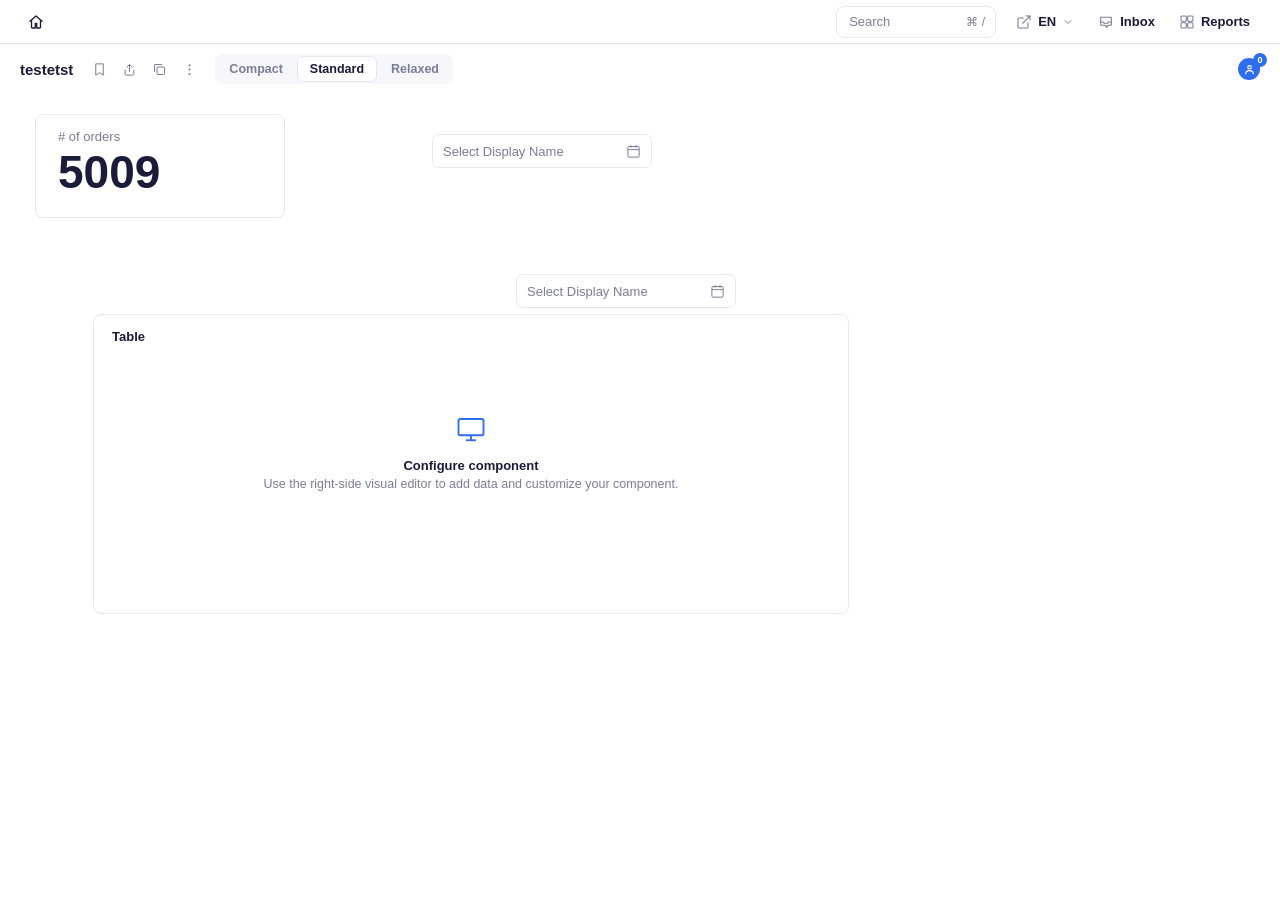
==== asset-view.html @ a7b81aa7 "Add Apps portal decoupling click-through prototype" ====
<!DOCTYPE html>
<html lang="en">
<head>
<meta charset="UTF-8" />
<meta name="viewport" content="width=device-width, initial-scale=1.0" />
<title>testetst — Apps</title>
<link rel="stylesheet" href="styles.css" />
</head>
<body>

<div class="av-page">

  <header class="av-topbar">
    <div class="av-topbar-left">
      <a class="av-home-btn" href="apps.html" title="Home">
        <svg viewBox="0 0 24 24" fill="none" stroke="currentColor" stroke-width="1.8" stroke-linecap="round" stroke-linejoin="round"><path d="M4 11l8-7 8 7"/><path d="M6 10v9a1 1 0 0 0 1 1h4v-6h2v6h4a1 1 0 0 0 1-1v-9"/></svg>
      </a>
    </div>
    <div class="av-topbar-right">
      <div class="header-search-box">
        <input type="text" placeholder="Search" />
        <span class="header-search-shortcut">⌘ /</span>
      </div>

      <button class="av-lang-btn">
        <svg viewBox="0 0 24 24" fill="none" stroke="currentColor" stroke-width="1.6" stroke-linecap="round" stroke-linejoin="round"><path d="M18 13v6a2 2 0 0 1-2 2H5a2 2 0 0 1-2-2V8a2 2 0 0 1 2-2h6"/><path d="M15 3h6v6"/><path d="M10 14L21 3"/></svg>
        <span>EN</span>
        <svg class="av-chevron" viewBox="0 0 24 24" fill="none" stroke="currentColor" stroke-width="2" stroke-linecap="round" stroke-linejoin="round"><path d="M6 9l6 6 6-6"/></svg>
      </button>

      <button class="av-nav-link">
        <svg viewBox="0 0 24 24" fill="none" stroke="currentColor" stroke-width="1.6" stroke-linecap="round" stroke-linejoin="round"><path d="M4 5h16v11a1 1 0 0 1-1 1h-4l-2 3-2-3H5a1 1 0 0 1-1-1V5z"/><path d="M4 12h4l1.5 2h5L15.5 12H20"/></svg>
        <span>Inbox</span>
      </button>

      <button class="av-nav-link">
        <svg viewBox="0 0 24 24" fill="none" stroke="currentColor" stroke-width="1.6" stroke-linejoin="round"><rect x="3" y="3" width="8" height="8" rx="1.5"/><rect x="13" y="3" width="8" height="8" rx="1.5"/><rect x="3" y="13" width="8" height="8" rx="1.5"/><rect x="13" y="13" width="8" height="8" rx="1.5"/></svg>
        <span>Reports</span>
      </button>
    </div>
  </header>

  <div class="av-asset-header">
    <span class="av-asset-title">testetst</span>

    <div class="av-asset-icons">
      <button class="asset-header-icon-btn" title="Bookmark">
        <svg viewBox="0 0 24 24" fill="none" stroke="currentColor" stroke-width="1.6" stroke-linejoin="round"><path d="M6 3h12v18l-6-4-6 4V3z"/></svg>
      </button>
      <button class="asset-header-icon-btn" title="Export">
        <svg viewBox="0 0 24 24" fill="none" stroke="currentColor" stroke-width="1.6" stroke-linecap="round" stroke-linejoin="round"><path d="M12 15V4"/><path d="M8 8l4-4 4 4"/><path d="M5 13v6a2 2 0 0 0 2 2h10a2 2 0 0 0 2-2v-6"/></svg>
      </button>
      <button class="asset-header-icon-btn" title="Duplicate">
        <svg viewBox="0 0 24 24" fill="none" stroke="currentColor" stroke-width="1.6" stroke-linejoin="round"><rect x="8" y="8" width="12" height="12" rx="1.5"/><path d="M4 16V5a1 1 0 0 1 1-1h11"/></svg>
      </button>
      <button class="asset-header-icon-btn" title="More">
        <svg viewBox="0 0 24 24" fill="currentColor"><circle cx="12" cy="5" r="1.6"/><circle cx="12" cy="12" r="1.6"/><circle cx="12" cy="19" r="1.6"/></svg>
      </button>
    </div>

    <div class="segmented-control">
      <span class="segmented-option">Compact</span>
      <span class="segmented-option active">Standard</span>
      <span class="segmented-option">Relaxed</span>
    </div>

    <div class="av-header-spacer"></div>

    <div class="badge-wrap" title="Collaborators">
      <div class="av-collab-avatar">
        <svg viewBox="0 0 24 24" fill="none" stroke="currentColor" stroke-width="2" stroke-linecap="round" stroke-linejoin="round"><circle cx="12" cy="8" r="3.2"/><path d="M5 20c0-3.3 3.1-6 7-6s7 2.7 7 6"/></svg>
      </div>
      <span class="badge-count">0</span>
    </div>
  </div>

  <div class="av-canvas">
    <div class="av-canvas-inner">

      <div class="av-metric-card">
        <div class="av-metric-label"># of orders</div>
        <div class="av-metric-value">5009</div>
      </div>

      <div class="av-filter-input av-filter-1">
        <span>Select Display Name</span>
        <svg viewBox="0 0 24 24" fill="none" stroke="currentColor" stroke-width="1.6" stroke-linejoin="round"><rect x="3" y="4" width="18" height="17" rx="2"/><line x1="3" y1="9" x2="21" y2="9"/><line x1="8" y1="2" x2="8" y2="6"/><line x1="16" y1="2" x2="16" y2="6"/></svg>
      </div>

      <div class="av-filter-input av-filter-2">
        <span>Select Display Name</span>
        <svg viewBox="0 0 24 24" fill="none" stroke="currentColor" stroke-width="1.6" stroke-linejoin="round"><rect x="3" y="4" width="18" height="17" rx="2"/><line x1="3" y1="9" x2="21" y2="9"/><line x1="8" y1="2" x2="8" y2="6"/><line x1="16" y1="2" x2="16" y2="6"/></svg>
      </div>

      <div class="av-table-panel">
        <div class="av-table-panel-title">Table</div>
        <div class="av-table-empty">
          <svg class="av-table-empty-icon" viewBox="0 0 24 24" fill="none" stroke="currentColor" stroke-width="1.5" stroke-linejoin="round"><rect x="2" y="4" width="20" height="13" rx="1.5"/><line x1="8" y1="21" x2="16" y2="21"/><line x1="12" y1="17" x2="12" y2="21"/></svg>
          <div class="av-table-empty-title">Configure component</div>
          <div class="av-table-empty-sub">Use the right-side visual editor to add data and customize your component.</div>
        </div>
      </div>

    </div>
  </div>

</div>

</body>
</html>
---- styles.css ----
/* Shared design tokens + L0 sidebar styles for the Apps/Builder prototype */

:root {
  --font: -apple-system, BlinkMacSystemFont, "Inter", "Segoe UI", Roboto, Helvetica, Arial, sans-serif;

  --sidebar-bg: #f6f6fb;
  --content-bg: #ffffff;
  --border-color: #e6e6f0;

  --text-primary: #1b1b3a;
  --text-secondary: #7a7d96;

  --hover-bg: #d9d9e3;
  --active-bg: #cfe1fb;

  --search-bg: #ffffff;
  --search-border: #e2e2ee;
  --shortcut-bg: #eceef3;
  --shortcut-text: #6e7191;

  --avatar-bg: #cdd6fb;
  --avatar-text: #33367a;

  --accent-blue: #2f6fed;

  --sidebar-width: 280px;
  --sidebar-width-collapsed: 68px;
  --ide-sidebar-width: 200px;
}

* {
  box-sizing: border-box;
}

html, body {
  margin: 0;
  padding: 0;
  height: 100%;
  font-family: var(--font);
  color: var(--text-primary);
  -webkit-font-smoothing: antialiased;
}

.app-shell {
  display: flex;
  height: 100vh;
  overflow: hidden;
}

/* ---------- L0 Sidebar ---------- */

.l0-sidebar {
  width: var(--sidebar-width);
  flex-shrink: 0;
  background: var(--sidebar-bg);
  border-right: 1px solid var(--border-color);
  display: flex;
  flex-direction: column;
  transition: width 0.15s ease;
}

.l0-sidebar.collapsed {
  width: var(--sidebar-width-collapsed);
}

.l0-header {
  display: flex;
  align-items: center;
  justify-content: space-between;
  padding: 14px 16px 10px 16px;
  flex-shrink: 0;
}

.l0-workspace-switch {
  display: flex;
  align-items: center;
  gap: 8px;
  cursor: pointer;
  min-width: 0;
}

.l0-logo {
  width: 22px;
  height: 22px;
  flex-shrink: 0;
  color: var(--text-primary);
}

.l0-workspace-name {
  font-size: 15px;
  font-weight: 600;
  white-space: nowrap;
  overflow: hidden;
  text-overflow: ellipsis;
}

.l0-chevron {
  width: 14px;
  height: 14px;
  color: var(--text-secondary);
  flex-shrink: 0;
}

.l0-collapse-btn {
  width: 28px;
  height: 28px;
  border-radius: 6px;
  display: flex;
  align-items: center;
  justify-content: center;
  color: var(--text-secondary);
  cursor: pointer;
  border: 1px solid transparent;
  background: transparent;
  flex-shrink: 0;
}

.l0-collapse-btn:hover {
  background: var(--hover-bg);
  border-color: var(--border-color);
  color: var(--text-primary);
}

.l0-collapse-btn svg {
  width: 18px;
  height: 18px;
}

/* Generic tooltip, shown on hover of any [data-tooltip] element (mirrors product tooltip style) */
[data-tooltip] {
  position: relative;
}

[data-tooltip]::after {
  content: attr(data-tooltip);
  position: absolute;
  left: calc(100% + 12px);
  top: 50%;
  transform: translateY(-50%);
  background: #ffffff;
  border: 1px solid var(--border-color);
  border-radius: 8px;
  padding: 7px 12px;
  font-size: 13px;
  font-weight: 600;
  color: var(--text-primary);
  white-space: nowrap;
  box-shadow: 0 4px 12px rgba(20, 20, 50, 0.12);
  opacity: 0;
  pointer-events: none;
  transition: opacity 0.1s ease;
  z-index: 20;
}

[data-tooltip]::before {
  content: "";
  position: absolute;
  left: 100%;
  top: 50%;
  margin-left: 4px;
  width: 8px;
  height: 8px;
  background: #ffffff;
  border-left: 1px solid var(--border-color);
  border-bottom: 1px solid var(--border-color);
  transform: translateY(-50%) rotate(135deg);
  opacity: 0;
  transition: opacity 0.1s ease;
  z-index: 21;
}

[data-tooltip]:hover::after,
[data-tooltip]:hover::before {
  opacity: 1;
}

/* Nav item tooltips only make sense when collapsed (icon-only) — label is visible otherwise */
.l0-sidebar:not(.collapsed) .l0-nav-item::after,
.l0-sidebar:not(.collapsed) .l0-nav-item::before {
  content: none;
}

.l0-sidebar.collapsed .l0-workspace-name,
.l0-sidebar.collapsed .l0-chevron,
.l0-sidebar.collapsed .l0-nav-label,
.l0-sidebar.collapsed .l0-starred-label,
.l0-sidebar.collapsed .l0-profile-info {
  display: none;
}

.l0-sidebar.collapsed .l0-header {
  justify-content: center;
}

/* Collapsed search: icon-only, acts as a button that re-expands the sidebar */
.l0-sidebar.collapsed .l0-search {
  margin: 4px 12px 12px 12px;
}

.l0-sidebar.collapsed .l0-search-inner {
  background: transparent;
  border-color: transparent;
  padding: 9px 10px;
  justify-content: center;
}

.l0-sidebar.collapsed .l0-search-inner:hover {
  background: var(--hover-bg);
}

.l0-sidebar.collapsed .l0-search-inner input,
.l0-sidebar.collapsed .l0-search-inner .l0-shortcut {
  display: none;
}

/* Search */

.l0-search {
  margin: 4px 16px 12px 16px;
  flex-shrink: 0;
}

.l0-search-inner {
  display: flex;
  align-items: center;
  gap: 8px;
  background: var(--search-bg);
  border: 1px solid var(--search-border);
  border-radius: 8px;
  padding: 8px 10px;
}

.l0-search-icon {
  width: 16px;
  height: 16px;
  color: var(--text-secondary);
  flex-shrink: 0;
}

.l0-search-inner input {
  border: none;
  outline: none;
  background: transparent;
  font-size: 13.5px;
  font-family: var(--font);
  color: var(--text-primary);
  flex: 1;
  min-width: 0;
}

.l0-search-inner input::placeholder {
  color: var(--text-secondary);
}

.l0-shortcut {
  display: flex;
  align-items: center;
  gap: 2px;
  background: var(--shortcut-bg);
  color: var(--shortcut-text);
  font-size: 11px;
  font-weight: 600;
  padding: 2px 6px;
  border-radius: 5px;
  flex-shrink: 0;
}

/* Nav list */

.l0-nav {
  display: flex;
  flex-direction: column;
  gap: 2px;
  padding: 0 12px;
  flex-shrink: 0;
}

.l0-nav-item {
  display: flex;
  align-items: center;
  gap: 10px;
  padding: 9px 10px;
  border-radius: 8px;
  cursor: pointer;
  color: var(--text-primary);
  text-decoration: none;
  font-size: 14.5px;
  font-weight: 500;
}

.l0-sidebar.collapsed .l0-nav-item {
  justify-content: center;
}

.l0-nav-item:hover {
  background: var(--hover-bg);
}

.l0-nav-item.active {
  background: var(--active-bg);
}

.l0-nav-item.active:hover {
  background: var(--active-bg);
}

.l0-nav-icon {
  width: 19px;
  height: 19px;
  flex-shrink: 0;
}

.l0-nav-label {
  white-space: nowrap;
  overflow: hidden;
  text-overflow: ellipsis;
}

.l0-divider {
  height: 1px;
  background: var(--border-color);
  margin: 10px 16px;
  flex-shrink: 0;
}

/* Starred section */

.l0-starred {
  padding: 4px 22px;
  flex-shrink: 0;
}

.l0-starred-label {
  font-size: 12.5px;
  font-weight: 600;
  color: var(--text-secondary);
}

/* Scrollable middle area (for future long lists) */

.l0-scroll-area {
  flex: 1;
  overflow-y: auto;
}

.l0-scroll-area::-webkit-scrollbar {
  width: 6px;
}

.l0-scroll-area::-webkit-scrollbar-thumb {
  background: var(--border-color);
  border-radius: 3px;
}

/* Profile footer */

.l0-footer {
  flex-shrink: 0;
  padding: 12px 16px;
  display: flex;
  align-items: center;
  gap: 10px;
  cursor: pointer;
}

.l0-footer:hover {
  background: var(--hover-bg);
}

.l0-avatar {
  width: 32px;
  height: 32px;
  border-radius: 50%;
  background: var(--avatar-bg);
  color: var(--avatar-text);
  display: flex;
  align-items: center;
  justify-content: center;
  font-size: 13px;
  font-weight: 700;
  flex-shrink: 0;
}

.l0-profile-info {
  display: flex;
  flex-direction: column;
  min-width: 0;
  line-height: 1.3;
}

.l0-profile-name {
  font-size: 13.5px;
  font-weight: 600;
  color: var(--text-primary);
  white-space: nowrap;
  overflow: hidden;
  text-overflow: ellipsis;
}

.l0-profile-role {
  font-size: 12px;
  color: var(--text-secondary);
}

/* ---------- Main content placeholder ---------- */

.main-content {
  flex: 1;
  background: var(--content-bg);
  display: flex;
  flex-direction: column;
  min-width: 0;
}

.main-header {
  display: flex;
  align-items: center;
  justify-content: space-between;
  gap: 16px;
  padding: 10px 20px;
  background: var(--content-bg);
  flex-shrink: 0;
}

.header-right {
  display: flex;
  align-items: center;
  gap: 8px;
}

/* Shared bordered "pill" look: label chip, buttons, search box */
.header-pill,
.hbtn,
.header-search-box {
  height: 32px;
  border: 1px solid var(--border-color);
  border-radius: 8px;
  background: var(--search-bg);
}

.header-pill {
  display: inline-flex;
  align-items: center;
  gap: 6px;
  padding: 0 12px;
  font-size: 13.5px;
  font-weight: 600;
  color: var(--text-primary);
  white-space: nowrap;
}

.breadcrumb-root {
  cursor: pointer;
}

.breadcrumb-root:hover {
  color: var(--text-secondary);
}

.breadcrumb-sep {
  width: 13px;
  height: 13px;
  color: var(--text-secondary);
  flex-shrink: 0;
}

.breadcrumb-current {
  display: inline-flex;
  align-items: center;
  gap: 6px;
  cursor: pointer;
}

.breadcrumb-current svg.breadcrumb-icon {
  width: 16px;
  height: 16px;
  color: var(--text-secondary);
  flex-shrink: 0;
}

.breadcrumb-chevron {
  width: 13px;
  height: 13px;
  color: var(--text-secondary);
  flex-shrink: 0;
}

.hbtn {
  display: inline-flex;
  align-items: center;
  gap: 6px;
  padding: 0 12px;
  font-size: 13px;
  font-weight: 600;
  color: var(--text-primary);
  text-decoration: none;
  cursor: pointer;
  white-space: nowrap;
}

.hbtn:hover {
  background: var(--hover-bg);
}

.hbtn svg {
  width: 15px;
  height: 15px;
  flex-shrink: 0;
}

.header-search-box {
  display: flex;
  align-items: center;
  padding: 0 10px;
  width: 200px;
  gap: 8px;
}

.header-search-box input {
  border: none;
  outline: none;
  background: transparent;
  font-family: var(--font);
  font-size: 13px;
  color: var(--text-primary);
  flex: 1;
  min-width: 0;
}

.header-search-box input::placeholder {
  color: var(--text-secondary);
}

.header-search-shortcut {
  font-size: 12px;
  color: var(--text-secondary);
  flex-shrink: 0;
}

.hicon-btn {
  width: 32px;
  height: 32px;
  border-radius: 8px;
  border: none;
  background: transparent;
  color: var(--text-primary);
  display: flex;
  align-items: center;
  justify-content: center;
  cursor: pointer;
  flex-shrink: 0;
}

.hicon-btn:hover {
  background: var(--hover-bg);
}

.hicon-btn svg {
  width: 17px;
  height: 17px;
}

.main-body {
  flex: 1;
  overflow-y: auto;
  display: flex;
  flex-direction: column;
}

/* ---------- Toolbar (above data table) ---------- */

.toolbar {
  display: flex;
  align-items: center;
  justify-content: space-between;
  padding: 14px 20px;
  flex-shrink: 0;
}

.toolbar-left {
  display: flex;
  align-items: center;
  gap: 8px;
}

.toolbar-title {
  font-size: 14px;
  font-weight: 700;
  color: var(--text-primary);
  margin-right: 4px;
  white-space: nowrap;
}

.chip-btn {
  display: inline-flex;
  align-items: center;
  gap: 5px;
  border: none;
  border-radius: 6px;
  padding: 5px 10px;
  font-size: 12.5px;
  font-weight: 600;
  cursor: pointer;
  white-space: nowrap;
}

.chip-btn svg {
  width: 13px;
  height: 13px;
}

.chip-btn.chip-active {
  background: var(--text-primary);
  color: #ffffff;
}

.chip-btn.chip-inactive {
  background: transparent;
  color: var(--text-secondary);
}

.chip-btn.chip-inactive:hover {
  background: var(--hover-bg);
  color: var(--text-primary);
}

.view-toggle {
  display: flex;
  align-items: center;
  gap: 2px;
}

.view-toggle-btn {
  width: 30px;
  height: 30px;
  border: none;
  background: transparent;
  border-radius: 6px;
  display: flex;
  align-items: center;
  justify-content: center;
  color: var(--text-secondary);
  cursor: pointer;
}

.view-toggle-btn svg {
  width: 17px;
  height: 17px;
}

.view-toggle-btn:hover {
  background: var(--hover-bg);
}

.view-toggle-btn.active {
  background: var(--hover-bg);
  color: var(--text-primary);
}

/* ---------- Data table ---------- */

.data-table {
  width: 100%;
  table-layout: fixed;
  border-collapse: collapse;
}

.data-table th {
  text-align: left;
  font-size: 12.5px;
  font-weight: 700;
  color: var(--text-primary);
  padding: 8px 20px;
  border-bottom: 1px solid var(--border-color);
  white-space: nowrap;
  overflow: hidden;
  text-overflow: ellipsis;
}

.data-table td {
  padding: 9px 20px;
  font-size: 13px;
  color: var(--text-primary);
  border-bottom: 1px solid var(--border-color);
  vertical-align: middle;
  overflow: hidden;
}

.data-table tbody tr {
  cursor: pointer;
}

.data-table tbody tr:hover {
  background: var(--sidebar-bg);
}

.space-detail-view {
  padding: 40px 20px;
}

.space-detail-empty {
  font-size: 13.5px;
  color: var(--text-secondary);
}

.col-name {
  width: 32%;
}

.col-description {
  width: 26%;
  color: var(--text-secondary);
}

.col-packages {
  width: 14%;
}

.col-perspectives {
  width: 22%;
}

.col-actions {
  width: 40px;
  text-align: right;
}

.name-cell {
  display: flex;
  align-items: center;
  gap: 8px;
  min-width: 0;
}

.name-cell svg {
  width: 18px;
  height: 18px;
  color: var(--text-secondary);
  flex-shrink: 0;
}

.name-cell .expand-chevron {
  width: 13px;
  height: 13px;
  margin-right: -2px;
}

.name-cell span {
  overflow: hidden;
  text-overflow: ellipsis;
  white-space: nowrap;
}

.desc-cell {
  color: var(--text-secondary);
  overflow: hidden;
  text-overflow: ellipsis;
  white-space: nowrap;
}

.perspective-chip {
  display: inline-flex;
  align-items: center;
  gap: 4px;
  background: var(--sidebar-bg);
  border-radius: 6px;
  padding: 3px 8px;
  font-size: 12px;
  font-weight: 500;
  color: var(--text-primary);
  max-width: 150px;
}

.perspective-chip svg {
  width: 12px;
  height: 12px;
  flex-shrink: 0;
  color: var(--text-secondary);
}

.perspective-chip span {
  overflow: hidden;
  text-overflow: ellipsis;
  white-space: nowrap;
}

.perspective-more {
  display: inline-flex;
  align-items: center;
  margin-left: 4px;
  background: var(--sidebar-bg);
  border-radius: 6px;
  padding: 3px 7px;
  font-size: 12px;
  font-weight: 600;
  color: var(--text-secondary);
}

.row-more-btn {
  width: 26px;
  height: 26px;
  border: none;
  background: transparent;
  border-radius: 6px;
  color: var(--text-secondary);
  display: inline-flex;
  align-items: center;
  justify-content: center;
  cursor: pointer;
}

.row-more-btn:hover {
  background: var(--hover-bg);
  color: var(--text-primary);
}

.row-more-btn svg {
  width: 15px;
  height: 15px;
}

/* ================================================================
   IDE / Asset Editor screen (ide.html)
   ================================================================ */

.ide-shell {
  flex: 1;
  min-width: 0;
  display: flex;
  flex-direction: column;
  height: 100%;
  overflow: hidden;
}

/* ---------- Top bar: breadcrumb + global actions ---------- */

.ide-topbar {
  flex-shrink: 0;
  height: 44px;
  display: flex;
  align-items: center;
  justify-content: space-between;
  gap: 16px;
  padding: 0 16px;
  border-bottom: 1px solid var(--border-color);
  background: var(--content-bg);
}

.ide-breadcrumb {
  display: flex;
  align-items: center;
  gap: 6px;
  font-size: 13px;
  font-weight: 600;
  color: var(--text-primary);
  min-width: 0;
  overflow: hidden;
}

.ide-crumb {
  display: flex;
  align-items: center;
  gap: 5px;
  white-space: nowrap;
  cursor: pointer;
}

.ide-crumb.static {
  cursor: default;
}

.ide-crumb:hover {
  color: var(--text-secondary);
}

.ide-crumb svg.crumb-icon {
  width: 15px;
  height: 15px;
  color: var(--text-secondary);
  flex-shrink: 0;
}

.ide-crumb svg.crumb-chevron {
  width: 12px;
  height: 12px;
  color: var(--text-secondary);
  flex-shrink: 0;
}

.ide-crumb-sep {
  width: 12px;
  height: 12px;
  color: var(--text-secondary);
  flex-shrink: 0;
}

.ide-favorite-btn {
  width: 26px;
  height: 26px;
  border: none;
  background: transparent;
  border-radius: 6px;
  color: var(--text-secondary);
  display: flex;
  align-items: center;
  justify-content: center;
  cursor: pointer;
  flex-shrink: 0;
  margin-left: 2px;
}

.ide-favorite-btn:hover {
  background: var(--hover-bg);
  color: var(--text-primary);
}

.ide-favorite-btn svg {
  width: 15px;
  height: 15px;
}

.ide-topbar-right {
  display: flex;
  align-items: center;
  gap: 8px;
  flex-shrink: 0;
}

.ide-topbar-right .header-search-box {
  width: 150px;
}

.status-pill {
  display: inline-flex;
  align-items: center;
  gap: 6px;
  height: 32px;
  border: 1px solid var(--border-color);
  border-radius: 8px;
  padding: 0 10px;
  font-size: 13px;
  font-weight: 600;
  color: var(--text-primary);
  cursor: pointer;
  white-space: nowrap;
}

.status-pill:hover {
  background: var(--hover-bg);
}

.status-dot {
  width: 8px;
  height: 8px;
  border-radius: 50%;
  background: var(--accent-blue);
  flex-shrink: 0;
}

.status-pill svg {
  width: 12px;
  height: 12px;
  color: var(--text-secondary);
  flex-shrink: 0;
}

.count-btn {
  display: inline-flex;
  align-items: center;
  gap: 5px;
  height: 32px;
  border: none;
  background: transparent;
  border-radius: 8px;
  padding: 0 8px;
  font-size: 12.5px;
  font-weight: 600;
  color: var(--text-secondary);
  cursor: pointer;
}

.count-btn:hover {
  background: var(--hover-bg);
}

.count-btn svg {
  width: 16px;
  height: 16px;
}

.btn-primary {
  height: 32px;
  border: none;
  border-radius: 8px;
  padding: 0 16px;
  background: var(--text-primary);
  color: #ffffff;
  font-family: var(--font);
  font-size: 13px;
  font-weight: 600;
  cursor: pointer;
}

.btn-primary:hover {
  opacity: 0.88;
}

/* ---------- Tab bar (below topbar) ---------- */

.ide-tabbar {
  flex-shrink: 0;
  height: 40px;
  display: flex;
  align-items: stretch;
  border-bottom: 1px solid var(--border-color);
  background: var(--content-bg);
}

.ide-tabbar-sidebar-slot {
  width: var(--ide-sidebar-width);
  flex-shrink: 0;
  display: flex;
  align-items: center;
  gap: 4px;
  padding: 0 10px;
  border-right: 1px solid var(--border-color);
}

.new-asset-btn {
  display: inline-flex;
  align-items: center;
  gap: 6px;
  border: none;
  background: transparent;
  border-radius: 6px;
  padding: 5px 8px 5px 4px;
  font-size: 12.5px;
  font-weight: 600;
  color: var(--text-primary);
  cursor: pointer;
  white-space: nowrap;
}

.new-asset-btn:hover {
  background: var(--hover-bg);
}

.new-asset-btn svg {
  width: 15px;
  height: 15px;
  flex-shrink: 0;
}

.tabbar-icon-btn {
  width: 26px;
  height: 26px;
  border: none;
  background: transparent;
  border-radius: 6px;
  color: var(--text-secondary);
  display: inline-flex;
  align-items: center;
  justify-content: center;
  cursor: pointer;
  flex-shrink: 0;
}

.tabbar-icon-btn:hover {
  background: var(--hover-bg);
  color: var(--text-primary);
}

.tabbar-icon-btn svg {
  width: 15px;
  height: 15px;
}

.ide-tabbar-main {
  flex: 1;
  display: flex;
  align-items: center;
  gap: 4px;
  padding: 0 8px;
  min-width: 0;
}

.asset-tab {
  display: inline-flex;
  align-items: center;
  gap: 6px;
  height: 28px;
  padding: 0 8px 0 10px;
  border-radius: 6px;
  font-size: 13px;
  font-weight: 500;
  color: var(--text-primary);
  background: var(--sidebar-bg);
  cursor: pointer;
  flex-shrink: 0;
}

.asset-tab svg.tab-icon {
  width: 15px;
  height: 15px;
  color: var(--text-secondary);
  flex-shrink: 0;
}

.asset-tab .tab-close {
  width: 16px;
  height: 16px;
  border-radius: 4px;
  display: inline-flex;
  align-items: center;
  justify-content: center;
  color: var(--text-secondary);
  flex-shrink: 0;
}

.asset-tab .tab-close:hover {
  background: var(--hover-bg);
  color: var(--text-primary);
}

.asset-tab .tab-close svg {
  width: 12px;
  height: 12px;
}

/* ---------- Body row: sidebar + main ---------- */

.ide-body-row {
  flex: 1;
  display: flex;
  min-height: 0;
  overflow: hidden;
}

.ide-sidebar {
  width: var(--ide-sidebar-width);
  flex-shrink: 0;
  background: var(--sidebar-bg);
  border-right: 1px solid var(--border-color);
  display: flex;
  flex-direction: column;
  overflow-y: auto;
  padding: 8px 0;
}

.ide-nav {
  display: flex;
  flex-direction: column;
  gap: 1px;
  padding: 0 8px;
}

.ide-nav-item {
  display: flex;
  align-items: center;
  gap: 8px;
  padding: 6px 8px;
  border-radius: 6px;
  font-size: 13px;
  font-weight: 500;
  color: var(--text-primary);
  text-decoration: none;
  cursor: pointer;
  white-space: nowrap;
}

.ide-nav-item:hover {
  background: var(--hover-bg);
}

.ide-nav-item svg {
  width: 16px;
  height: 16px;
  color: var(--text-secondary);
  flex-shrink: 0;
}

.ide-nav-item span {
  overflow: hidden;
  text-overflow: ellipsis;
  flex: 1;
  min-width: 0;
}

.ide-nav-item .row-chevron {
  width: 13px;
  height: 13px;
  color: var(--text-secondary);
  flex-shrink: 0;
}

.ide-section-label {
  font-size: 10.5px;
  font-weight: 700;
  letter-spacing: 0.04em;
  text-transform: uppercase;
  color: var(--text-secondary);
  padding: 14px 16px 6px 16px;
}

.ide-nav-children {
  display: flex;
  flex-direction: column;
  gap: 1px;
  padding: 0 8px;
}

.ide-nav-child {
  display: flex;
  align-items: center;
  gap: 8px;
  padding: 6px 8px 6px 30px;
  border-radius: 6px;
  font-size: 13px;
  font-weight: 500;
  color: var(--text-primary);
  cursor: pointer;
  border-left: 2px solid transparent;
  margin-left: 2px;
}

.ide-nav-child:hover {
  background: var(--hover-bg);
}

.ide-nav-child.active {
  background: var(--active-bg);
  border-left: 2px solid var(--accent-blue);
}

.ide-nav-child span {
  flex: 1;
  min-width: 0;
  overflow: hidden;
  text-overflow: ellipsis;
}

.ide-nav-child .row-more-btn {
  flex-shrink: 0;
}

.ide-sidebar-spacer {
  flex: 1;
}

.ide-sidebar-footer {
  border-top: 1px solid var(--border-color);
  padding: 8px 8px 4px 8px;
  display: flex;
  flex-direction: column;
  gap: 1px;
}

/* ---------- Main: asset body ---------- */

.ide-main {
  flex: 1;
  display: flex;
  flex-direction: column;
  min-width: 0;
  background: var(--content-bg);
  overflow: hidden;
}

.asset-header {
  flex-shrink: 0;
  display: flex;
  align-items: center;
  gap: 14px;
  padding: 12px 20px 10px 20px;
}

.asset-title {
  font-size: 15px;
  font-weight: 700;
  color: var(--text-primary);
  white-space: nowrap;
}

.asset-header-icons {
  display: flex;
  align-items: center;
  gap: 2px;
}

.asset-header-icon-btn {
  width: 28px;
  height: 28px;
  border: none;
  background: transparent;
  border-radius: 6px;
  color: var(--text-secondary);
  display: inline-flex;
  align-items: center;
  justify-content: center;
  cursor: pointer;
}

.asset-header-icon-btn:hover {
  background: var(--hover-bg);
  color: var(--text-primary);
}

.asset-header-icon-btn svg {
  width: 15px;
  height: 15px;
}

.asset-header-spacer {
  flex: 1;
}

.segmented-control {
  display: flex;
  align-items: center;
  gap: 2px;
  background: var(--sidebar-bg);
  border-radius: 8px;
  padding: 2px;
  flex-shrink: 0;
}

.segmented-option {
  padding: 5px 12px;
  font-size: 12.5px;
  font-weight: 600;
  color: var(--text-secondary);
  border-radius: 6px;
  cursor: pointer;
  white-space: nowrap;
}

.segmented-option.active {
  background: #ffffff;
  color: var(--text-primary);
  border: 1px solid var(--border-color);
}

.asset-header-trailing {
  display: flex;
  align-items: center;
  gap: 10px;
  flex-shrink: 0;
}

.percent-badge {
  width: 28px;
  height: 28px;
  border-radius: 50%;
  border: 2px solid var(--accent-blue);
  display: flex;
  align-items: center;
  justify-content: center;
  font-size: 7px;
  font-weight: 700;
  color: var(--text-primary);
  flex-shrink: 0;
}

.badge-wrap {
  position: relative;
  display: inline-flex;
  color: var(--text-secondary);
  cursor: pointer;
}

.badge-wrap svg {
  width: 18px;
  height: 18px;
}

.badge-count {
  position: absolute;
  top: -5px;
  right: -7px;
  background: var(--accent-blue);
  color: #ffffff;
  font-size: 9px;
  font-weight: 700;
  border-radius: 8px;
  padding: 0 4px;
  line-height: 14px;
  min-width: 14px;
  text-align: center;
}

.edit-btn {
  width: 26px;
  height: 26px;
  border: none;
  background: transparent;
  border-radius: 6px;
  color: var(--text-secondary);
  display: inline-flex;
  align-items: center;
  justify-content: center;
  cursor: pointer;
  flex-shrink: 0;
}

.edit-btn:hover {
  background: var(--hover-bg);
  color: var(--text-primary);
}

.edit-btn svg {
  width: 15px;
  height: 15px;
}

.asset-tabs {
  flex-shrink: 0;
  display: flex;
  align-items: center;
  gap: 20px;
  padding: 0 20px;
  border-bottom: 1px solid var(--border-color);
}

.asset-view-tab {
  padding: 9px 0;
  font-size: 13px;
  font-weight: 600;
  color: var(--text-secondary);
  cursor: pointer;
  border-bottom: 2px solid transparent;
  margin-bottom: -1px;
}

.asset-view-tab.active {
  color: var(--text-primary);
  border-bottom: 2px solid var(--text-primary);
}

.asset-canvas {
  flex: 1;
  overflow: auto;
  padding: 48px 0 0 140px;
}

.metric-card {
  display: inline-block;
  border: 1px solid var(--border-color);
  border-radius: 8px;
  padding: 14px 22px 18px 22px;
  background: var(--content-bg);
}

.metric-label {
  font-size: 10.5px;
  font-weight: 700;
  letter-spacing: 0.04em;
  text-transform: uppercase;
  color: var(--text-secondary);
}

.metric-value {
  font-size: 40px;
  font-weight: 700;
  color: var(--text-primary);
  line-height: 1.1;
  margin-top: 2px;
}

/* ---------- Dropdown menu (e.g. Share) ---------- */

.dropdown-wrap {
  position: relative;
  display: inline-flex;
}

.dropdown-menu {
  position: absolute;
  top: calc(100% + 6px);
  left: 0;
  min-width: 230px;
  background: #ffffff;
  border: 1px solid var(--border-color);
  border-radius: 10px;
  padding: 6px;
  box-shadow: 0 8px 24px rgba(20, 20, 50, 0.14);
  display: none;
  z-index: 50;
}

.dropdown-menu.open {
  display: block;
}

.dropdown-item {
  display: flex;
  align-items: center;
  gap: 10px;
  padding: 9px 10px;
  border-radius: 7px;
  font-size: 13.5px;
  font-weight: 500;
  color: var(--text-primary);
  text-decoration: none;
  cursor: pointer;
  white-space: nowrap;
}

.dropdown-item:hover {
  background: var(--hover-bg);
}

.dropdown-item svg {
  width: 17px;
  height: 17px;
  color: var(--text-secondary);
  flex-shrink: 0;
}

.dropdown-item.disabled {
  color: var(--text-secondary);
  opacity: 0.65;
  cursor: default;
}

.dropdown-item.disabled:hover {
  background: transparent;
}

.dropdown-divider {
  height: 1px;
  background: var(--border-color);
  margin: 5px 8px;
}

/* ================================================================
   Apps landing page (apps.html) — dedicated, non-IDE Business User L0
   ================================================================ */

.apps-shell {
  min-height: 100vh;
  background: var(--sidebar-bg);
  display: flex;
  flex-direction: column;
}

.apps-topbar {
  flex-shrink: 0;
  display: flex;
  align-items: center;
  justify-content: space-between;
  padding: 18px 28px;
}

.apps-topbar-logo {
  display: flex;
  align-items: center;
  gap: 8px;
}

.apps-topbar-logo svg {
  width: 24px;
  height: 24px;
  color: var(--text-primary);
  flex-shrink: 0;
}

.apps-topbar-logo span {
  font-size: 15px;
  font-weight: 700;
  color: var(--text-primary);
}

.apps-hero {
  flex: 1;
  display: flex;
  align-items: center;
  justify-content: center;
  padding: 40px 24px 64px 24px;
}

.apps-hero-inner {
  width: 100%;
  max-width: 640px;
  display: flex;
  flex-direction: column;
  align-items: center;
}

.apps-welcome {
  font-size: 27px;
  font-weight: 700;
  color: var(--text-primary);
  margin: 0 0 24px 0;
  text-align: center;
}

.apps-search {
  width: 100%;
  display: flex;
  align-items: center;
  gap: 12px;
  background: #ffffff;
  border: 1px solid var(--search-border);
  border-radius: 14px;
  padding: 16px 20px;
  box-shadow: 0 4px 18px rgba(20, 20, 50, 0.07);
  margin-bottom: 28px;
  transition: border-color 0.12s ease;
}

.apps-search:focus-within {
  border-color: var(--accent-blue);
}

.apps-search svg {
  width: 20px;
  height: 20px;
  color: var(--text-secondary);
  flex-shrink: 0;
}

.apps-search input {
  border: none;
  outline: none;
  background: transparent;
  font-family: var(--font);
  font-size: 16px;
  color: var(--text-primary);
  flex: 1;
  min-width: 0;
}

.apps-search input::placeholder {
  color: var(--text-secondary);
}

.apps-filters {
  display: flex;
  align-items: center;
  gap: 8px;
  width: 100%;
  margin-bottom: 14px;
}

.apps-asset-list {
  width: 100%;
  background: #ffffff;
  border: 1px solid var(--border-color);
  border-radius: 12px;
  overflow: hidden;
}

.apps-table {
  width: 100%;
  table-layout: fixed;
  border-collapse: collapse;
}

.apps-table col.apps-col-name {
  width: 40%;
}

.apps-table col.apps-col-description {
  width: 40%;
}

.apps-table col.apps-col-lastviewed {
  width: 20%;
}

.apps-table th {
  text-align: left;
  font-size: 11.5px;
  font-weight: 700;
  letter-spacing: 0.03em;
  text-transform: uppercase;
  color: var(--text-secondary);
  padding: 11px 18px;
  border-bottom: 1px solid var(--border-color);
  background: var(--sidebar-bg);
  white-space: nowrap;
  overflow: hidden;
  text-overflow: ellipsis;
}

.apps-table td {
  padding: 12px 18px;
  font-size: 14px;
  font-weight: 500;
  color: var(--text-primary);
  border-bottom: 1px solid var(--border-color);
  vertical-align: middle;
  overflow: hidden;
}

.apps-table tbody tr {
  cursor: pointer;
}

.apps-table tbody tr:last-child td {
  border-bottom: none;
}

.apps-table tbody tr:hover {
  background: var(--sidebar-bg);
}

.apps-name-cell {
  display: flex;
  align-items: center;
  gap: 10px;
  min-width: 0;
}

.apps-name-cell svg {
  width: 18px;
  height: 18px;
  color: var(--text-secondary);
  flex-shrink: 0;
}

.apps-name-cell span {
  overflow: hidden;
  text-overflow: ellipsis;
  white-space: nowrap;
}

.apps-desc-cell {
  color: var(--text-secondary);
  font-weight: 400;
  overflow: hidden;
  text-overflow: ellipsis;
  white-space: nowrap;
}

.apps-lastviewed-cell {
  color: var(--text-secondary);
  font-weight: 400;
  white-space: nowrap;
}

.apps-load-more {
  width: 100%;
  display: flex;
  justify-content: center;
  margin-top: 16px;
}

.apps-load-more-btn {
  border: 1px solid var(--border-color);
  background: #ffffff;
  border-radius: 8px;
  padding: 8px 18px;
  font-family: var(--font);
  font-size: 13px;
  font-weight: 600;
  color: var(--text-primary);
  cursor: pointer;
}

.apps-load-more-btn:hover {
  background: var(--hover-bg);
}

.apps-load-more-btn:disabled {
  opacity: 0.5;
  cursor: default;
}

.apps-load-more-btn:disabled:hover {
  background: #ffffff;
}

/* ================================================================
   Asset view (business-user consumption view, asset-view.html)
   ================================================================ */

.av-page {
  min-height: 100vh;
  display: flex;
  flex-direction: column;
  background: var(--content-bg);
}

.av-topbar {
  flex-shrink: 0;
  height: 44px;
  display: flex;
  align-items: center;
  justify-content: space-between;
  padding: 0 20px;
  border-bottom: 1px solid var(--border-color);
}

.av-topbar-left {
  display: flex;
  align-items: center;
}

.av-home-btn {
  width: 32px;
  height: 32px;
  border-radius: 8px;
  display: inline-flex;
  align-items: center;
  justify-content: center;
  color: var(--text-primary);
  cursor: pointer;
  flex-shrink: 0;
}

.av-home-btn:hover {
  background: var(--hover-bg);
}

.av-home-btn svg {
  width: 18px;
  height: 18px;
}

.av-topbar-right {
  display: flex;
  align-items: center;
  gap: 4px;
}

.av-topbar-right .header-search-box {
  width: 160px;
  margin-right: 6px;
}

.av-lang-btn,
.av-nav-link {
  display: inline-flex;
  align-items: center;
  gap: 6px;
  height: 32px;
  border: none;
  background: transparent;
  border-radius: 8px;
  padding: 0 10px;
  font-family: var(--font);
  font-size: 13px;
  font-weight: 600;
  color: var(--text-primary);
  cursor: pointer;
  white-space: nowrap;
}

.av-lang-btn:hover,
.av-nav-link:hover {
  background: var(--hover-bg);
}

.av-lang-btn svg,
.av-nav-link svg {
  width: 16px;
  height: 16px;
  color: var(--text-secondary);
  flex-shrink: 0;
}

.av-lang-btn svg.av-chevron {
  width: 12px;
  height: 12px;
}

/* Asset header row (title + actions + segmented control + collaborators) */

.av-asset-header {
  flex-shrink: 0;
  display: flex;
  align-items: center;
  gap: 12px;
  padding: 10px 20px;
}

.av-asset-title {
  font-size: 15px;
  font-weight: 700;
  color: var(--text-primary);
  white-space: nowrap;
}

.av-asset-icons {
  display: flex;
  align-items: center;
  gap: 2px;
}

.av-header-spacer {
  flex: 1;
}

.av-collab-avatar {
  width: 22px;
  height: 22px;
  border-radius: 50%;
  background: var(--accent-blue);
  color: #ffffff;
  display: flex;
  align-items: center;
  justify-content: center;
  flex-shrink: 0;
}

.av-collab-avatar svg {
  width: 13px;
  height: 13px;
}

/* Freeform canvas — absolutely positioned widgets, mirrors a view builder layout */

.av-canvas {
  flex: 1;
  overflow: auto;
}

.av-canvas-inner {
  position: relative;
  min-width: 900px;
  min-height: 600px;
}

.av-metric-card {
  position: absolute;
  top: 20px;
  left: 35px;
  width: 250px;
  border: 1px solid var(--border-color);
  border-radius: 8px;
  padding: 14px 22px 18px 22px;
  background: var(--content-bg);
}

.av-metric-label {
  font-size: 13px;
  font-weight: 500;
  color: var(--text-secondary);
}

.av-metric-value {
  font-size: 46px;
  font-weight: 600;
  color: var(--text-primary);
  line-height: 1.15;
  margin-top: 2px;
}

.av-filter-input {
  position: absolute;
  width: 220px;
  height: 34px;
  display: flex;
  align-items: center;
  justify-content: space-between;
  gap: 8px;
  border: 1px solid var(--border-color);
  border-radius: 7px;
  padding: 0 10px;
  background: var(--content-bg);
  font-size: 13px;
  color: var(--text-secondary);
}

.av-filter-input svg {
  width: 15px;
  height: 15px;
  color: var(--text-secondary);
  flex-shrink: 0;
}

.av-filter-1 {
  top: 40px;
  left: 432px;
}

.av-filter-2 {
  top: 180px;
  left: 516px;
}

.av-table-panel {
  position: absolute;
  top: 220px;
  left: 93px;
  width: 756px;
  min-height: 300px;
  border: 1px solid var(--border-color);
  border-radius: 8px;
  background: var(--content-bg);
  padding: 14px 0 0 0;
}

.av-table-panel-title {
  font-size: 13px;
  font-weight: 700;
  color: var(--text-primary);
  padding: 0 18px;
}

.av-table-empty {
  display: flex;
  flex-direction: column;
  align-items: center;
  justify-content: center;
  gap: 4px;
  padding: 70px 20px;
}

.av-table-empty-icon {
  width: 40px;
  height: 30px;
  margin-bottom: 10px;
  color: var(--accent-blue);
}

.av-table-empty-title {
  font-size: 13px;
  font-weight: 700;
  color: var(--text-primary);
}

.av-table-empty-sub {
  font-size: 12.5px;
  color: var(--text-secondary);
}
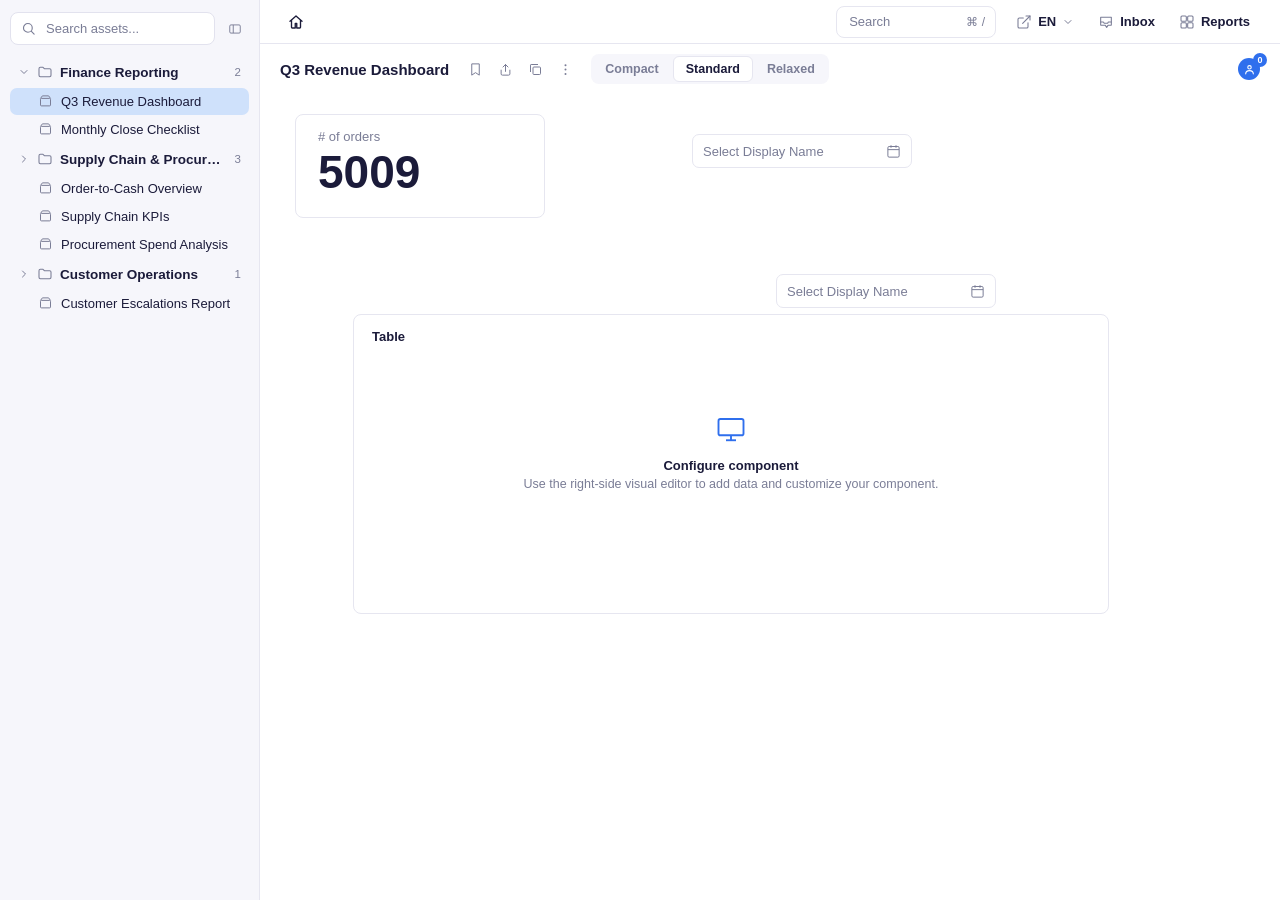
==== commit b646cd9e: "Add collapsible package/asset navigation sidebar to asset view" ====
--- a/asset-view.html
+++ b/asset-view.html
@@ -3,12 +3,77 @@
 <head>
 <meta charset="UTF-8" />
 <meta name="viewport" content="width=device-width, initial-scale=1.0" />
-<title>testetst — Apps</title>
+<title>Q3 Revenue Dashboard — Apps</title>
 <link rel="stylesheet" href="styles.css" />
 </head>
 <body>
 
-<div class="av-page">
+<div class="av-shell">
+
+  <aside class="av-nav-sidebar" id="av-nav-sidebar">
+
+    <div class="av-nav-header">
+      <div class="av-nav-search-box" id="av-nav-search-box" data-tooltip="Search assets">
+        <svg viewBox="0 0 24 24" fill="none" stroke="currentColor" stroke-width="1.8" stroke-linecap="round"><circle cx="11" cy="11" r="7"/><line x1="21" y1="21" x2="16.65" y2="16.65"/></svg>
+        <input type="text" id="av-nav-search-input" placeholder="Search assets..." />
+      </div>
+      <button class="av-nav-collapse-btn" id="av-nav-collapse-btn" data-tooltip="Collapse navigation">
+        <svg viewBox="0 0 24 24" fill="none" stroke="currentColor" stroke-width="1.6" stroke-linejoin="round"><rect x="3" y="5" width="18" height="14" rx="2"/><line x1="9" y1="5" x2="9" y2="19"/></svg>
+      </button>
+    </div>
+
+    <nav class="av-nav-tree" id="av-nav-tree">
+
+      <div class="av-nav-folder" data-folder-id="finance" data-tooltip="Finance Reporting">
+        <svg class="av-nav-folder-chevron" viewBox="0 0 24 24" fill="none" stroke="currentColor" stroke-width="2" stroke-linecap="round" stroke-linejoin="round"><path d="M9 6l6 6-6 6"/></svg>
+        <svg class="av-nav-folder-icon" viewBox="0 0 24 24" fill="none" stroke="currentColor" stroke-width="1.6" stroke-linejoin="round"><path d="M3 7a2 2 0 0 1 2-2h4l2 2h8a2 2 0 0 1 2 2v8a2 2 0 0 1-2 2H5a2 2 0 0 1-2-2V7z"/></svg>
+        <span class="av-nav-folder-name">Finance Reporting</span>
+        <span class="av-nav-folder-count">2</span>
+      </div>
+      <div class="av-nav-asset active" data-folder="finance" data-asset-name="Q3 Revenue Dashboard">
+        <svg viewBox="0 0 24 24" fill="none" stroke="currentColor" stroke-width="1.6" stroke-linejoin="round"><rect x="4" y="7" width="16" height="12" rx="1.5"/><path d="M4 7l3-4h10l3 4"/></svg>
+        <span>Q3 Revenue Dashboard</span>
+      </div>
+      <div class="av-nav-asset" data-folder="finance" data-asset-name="Monthly Close Checklist">
+        <svg viewBox="0 0 24 24" fill="none" stroke="currentColor" stroke-width="1.6" stroke-linejoin="round"><rect x="4" y="7" width="16" height="12" rx="1.5"/><path d="M4 7l3-4h10l3 4"/></svg>
+        <span>Monthly Close Checklist</span>
+      </div>
+
+      <div class="av-nav-folder" data-folder-id="supply-chain" data-tooltip="Supply Chain &amp; Procurement">
+        <svg class="av-nav-folder-chevron" viewBox="0 0 24 24" fill="none" stroke="currentColor" stroke-width="2" stroke-linecap="round" stroke-linejoin="round"><path d="M9 6l6 6-6 6"/></svg>
+        <svg class="av-nav-folder-icon" viewBox="0 0 24 24" fill="none" stroke="currentColor" stroke-width="1.6" stroke-linejoin="round"><path d="M3 7a2 2 0 0 1 2-2h4l2 2h8a2 2 0 0 1 2 2v8a2 2 0 0 1-2 2H5a2 2 0 0 1-2-2V7z"/></svg>
+        <span class="av-nav-folder-name">Supply Chain &amp; Procurement</span>
+        <span class="av-nav-folder-count">3</span>
+      </div>
+      <div class="av-nav-asset" data-folder="supply-chain" data-asset-name="Order-to-Cash Overview">
+        <svg viewBox="0 0 24 24" fill="none" stroke="currentColor" stroke-width="1.6" stroke-linejoin="round"><rect x="4" y="7" width="16" height="12" rx="1.5"/><path d="M4 7l3-4h10l3 4"/></svg>
+        <span>Order-to-Cash Overview</span>
+      </div>
+      <div class="av-nav-asset" data-folder="supply-chain" data-asset-name="Supply Chain KPIs">
+        <svg viewBox="0 0 24 24" fill="none" stroke="currentColor" stroke-width="1.6" stroke-linejoin="round"><rect x="4" y="7" width="16" height="12" rx="1.5"/><path d="M4 7l3-4h10l3 4"/></svg>
+        <span>Supply Chain KPIs</span>
+      </div>
+      <div class="av-nav-asset" data-folder="supply-chain" data-asset-name="Procurement Spend Analysis">
+        <svg viewBox="0 0 24 24" fill="none" stroke="currentColor" stroke-width="1.6" stroke-linejoin="round"><rect x="4" y="7" width="16" height="12" rx="1.5"/><path d="M4 7l3-4h10l3 4"/></svg>
+        <span>Procurement Spend Analysis</span>
+      </div>
+
+      <div class="av-nav-folder" data-folder-id="customer-ops" data-tooltip="Customer Operations">
+        <svg class="av-nav-folder-chevron" viewBox="0 0 24 24" fill="none" stroke="currentColor" stroke-width="2" stroke-linecap="round" stroke-linejoin="round"><path d="M9 6l6 6-6 6"/></svg>
+        <svg class="av-nav-folder-icon" viewBox="0 0 24 24" fill="none" stroke="currentColor" stroke-width="1.6" stroke-linejoin="round"><path d="M3 7a2 2 0 0 1 2-2h4l2 2h8a2 2 0 0 1 2 2v8a2 2 0 0 1-2 2H5a2 2 0 0 1-2-2V7z"/></svg>
+        <span class="av-nav-folder-name">Customer Operations</span>
+        <span class="av-nav-folder-count">1</span>
+      </div>
+      <div class="av-nav-asset" data-folder="customer-ops" data-asset-name="Customer Escalations Report">
+        <svg viewBox="0 0 24 24" fill="none" stroke="currentColor" stroke-width="1.6" stroke-linejoin="round"><rect x="4" y="7" width="16" height="12" rx="1.5"/><path d="M4 7l3-4h10l3 4"/></svg>
+        <span>Customer Escalations Report</span>
+      </div>
+
+    </nav>
+
+  </aside>
+
+  <div class="av-page">
 
   <header class="av-topbar">
     <div class="av-topbar-left">
@@ -41,7 +106,7 @@
   </header>
 
   <div class="av-asset-header">
-    <span class="av-asset-title">testetst</span>
+    <span class="av-asset-title" id="av-asset-title">Q3 Revenue Dashboard</span>
 
     <div class="av-asset-icons">
       <button class="asset-header-icon-btn" title="Bookmark">
@@ -104,7 +169,97 @@
     </div>
   </div>
 
+  </div>
+
 </div>
+
+<script>
+  // ---- Sidebar collapse ----
+  const navSidebar = document.getElementById('av-nav-sidebar');
+  const navCollapseBtn = document.getElementById('av-nav-collapse-btn');
+  const navSearchBox = document.getElementById('av-nav-search-box');
+  const navSearchInput = document.getElementById('av-nav-search-input');
+
+  function setNavCollapsed(collapsed) {
+    navSidebar.classList.toggle('collapsed', collapsed);
+    navCollapseBtn.setAttribute('data-tooltip', collapsed ? 'Expand navigation' : 'Collapse navigation');
+  }
+
+  navCollapseBtn.addEventListener('click', () => {
+    setNavCollapsed(!navSidebar.classList.contains('collapsed'));
+  });
+
+  navSearchBox.addEventListener('click', () => {
+    if (navSidebar.classList.contains('collapsed')) {
+      setNavCollapsed(false);
+      navSearchInput.focus();
+    }
+  });
+
+  // ---- Folder expand/collapse (mirrors apps.html behavior) ----
+  function setFolderExpanded(folderRow, expand) {
+    folderRow.classList.toggle('expanded', expand);
+    const folderId = folderRow.dataset.folderId;
+    document.querySelectorAll(`.av-nav-asset[data-folder="${folderId}"]`).forEach((row) => {
+      row.hidden = !(expand && row.dataset.searchMatch !== 'false');
+    });
+  }
+
+  const folderRows = document.querySelectorAll('.av-nav-folder');
+  const assetRows = document.querySelectorAll('.av-nav-asset');
+
+  folderRows.forEach((folderRow) => {
+    folderRow.dataset.manualExpanded = 'false';
+    setFolderExpanded(folderRow, false);
+    folderRow.addEventListener('click', () => {
+      const next = !folderRow.classList.contains('expanded');
+      folderRow.dataset.manualExpanded = String(next);
+      setFolderExpanded(folderRow, next);
+    });
+  });
+
+  // The asset that's open by default lives in "finance" — start with that folder expanded.
+  const defaultFolder = document.querySelector('.av-nav-folder[data-folder-id="finance"]');
+  defaultFolder.dataset.manualExpanded = 'true';
+  setFolderExpanded(defaultFolder, true);
+
+  const assetTitle = document.getElementById('av-asset-title');
+
+  assetRows.forEach((row) => {
+    row.addEventListener('click', () => {
+      assetRows.forEach((r) => r.classList.remove('active'));
+      row.classList.add('active');
+      assetTitle.textContent = row.dataset.assetName;
+      document.title = `${row.dataset.assetName} — Apps`;
+    });
+  });
+
+  // ---- Search: filter folders/assets by name, auto-expanding matches ----
+  navSearchInput.addEventListener('input', () => {
+    const query = navSearchInput.value.trim().toLowerCase();
+
+    folderRows.forEach((folderRow) => {
+      const folderId = folderRow.dataset.folderId;
+      const children = document.querySelectorAll(`.av-nav-asset[data-folder="${folderId}"]`);
+      const folderNameMatches = folderRow.dataset.tooltip.toLowerCase().includes(query);
+      let anyMatch = folderNameMatches;
+
+      children.forEach((row) => {
+        const matches = query === '' || folderNameMatches || row.dataset.assetName.toLowerCase().includes(query);
+        row.dataset.searchMatch = matches ? 'true' : 'false';
+        if (matches) anyMatch = true;
+      });
+
+      if (query === '') {
+        folderRow.hidden = false;
+        setFolderExpanded(folderRow, folderRow.dataset.manualExpanded === 'true');
+      } else {
+        folderRow.hidden = !anyMatch;
+        setFolderExpanded(folderRow, anyMatch);
+      }
+    });
+  });
+</script>
 
 </body>
 </html>
--- a/styles.css
+++ b/styles.css
@@ -1739,6 +1739,56 @@
   white-space: nowrap;
 }
 
+/* Folder (package) grouping rows */
+
+.apps-folder-row td {
+  padding: 11px 18px;
+}
+
+.apps-folder-cell {
+  display: flex;
+  align-items: center;
+  gap: 8px;
+  min-width: 0;
+}
+
+.apps-folder-chevron {
+  width: 13px;
+  height: 13px;
+  color: var(--text-secondary);
+  flex-shrink: 0;
+  transition: transform 0.12s ease;
+}
+
+.apps-folder-row.expanded .apps-folder-chevron {
+  transform: rotate(90deg);
+}
+
+.apps-folder-icon {
+  width: 18px;
+  height: 18px;
+  color: var(--text-secondary);
+  flex-shrink: 0;
+}
+
+.apps-folder-cell span.apps-folder-name {
+  font-weight: 700;
+  overflow: hidden;
+  text-overflow: ellipsis;
+  white-space: nowrap;
+}
+
+.apps-folder-count {
+  color: var(--text-secondary);
+  font-weight: 500;
+  font-size: 12.5px;
+  flex-shrink: 0;
+}
+
+.apps-row-child td:first-child {
+  padding-left: 46px;
+}
+
 .apps-load-more {
   width: 100%;
   display: flex;
@@ -1775,11 +1825,233 @@
    Asset view (business-user consumption view, asset-view.html)
    ================================================================ */
 
+.av-shell {
+  display: flex;
+  height: 100vh;
+  overflow: hidden;
+}
+
 .av-page {
-  min-height: 100vh;
+  flex: 1;
+  min-width: 0;
+  height: 100%;
   display: flex;
   flex-direction: column;
   background: var(--content-bg);
+  overflow: hidden;
+}
+
+/* ---------- Asset navigation sidebar (package folders + assets) ---------- */
+
+.av-nav-sidebar {
+  width: 260px;
+  flex-shrink: 0;
+  height: 100%;
+  background: var(--sidebar-bg);
+  border-right: 1px solid var(--border-color);
+  display: flex;
+  flex-direction: column;
+  transition: width 0.15s ease;
+}
+
+.av-nav-sidebar.collapsed {
+  width: 56px;
+}
+
+.av-nav-header {
+  flex-shrink: 0;
+  display: flex;
+  align-items: center;
+  gap: 6px;
+  padding: 12px 10px 10px 10px;
+}
+
+.av-nav-sidebar.collapsed .av-nav-header {
+  justify-content: center;
+}
+
+.av-nav-search-box {
+  flex: 1;
+  min-width: 0;
+  display: flex;
+  align-items: center;
+  gap: 8px;
+  background: #ffffff;
+  border: 1px solid var(--search-border);
+  border-radius: 8px;
+  padding: 7px 10px;
+}
+
+.av-nav-sidebar.collapsed .av-nav-search-box {
+  flex: 0;
+  border-color: transparent;
+  background: transparent;
+  padding: 8px;
+}
+
+.av-nav-search-box svg {
+  width: 15px;
+  height: 15px;
+  color: var(--text-secondary);
+  flex-shrink: 0;
+}
+
+.av-nav-search-box input {
+  border: none;
+  outline: none;
+  background: transparent;
+  font-family: var(--font);
+  font-size: 13px;
+  color: var(--text-primary);
+  flex: 1;
+  min-width: 0;
+}
+
+.av-nav-search-box input::placeholder {
+  color: var(--text-secondary);
+}
+
+.av-nav-sidebar.collapsed .av-nav-search-box input {
+  display: none;
+}
+
+.av-nav-collapse-btn {
+  width: 28px;
+  height: 28px;
+  border-radius: 6px;
+  display: flex;
+  align-items: center;
+  justify-content: center;
+  color: var(--text-secondary);
+  cursor: pointer;
+  border: 1px solid transparent;
+  background: transparent;
+  flex-shrink: 0;
+}
+
+.av-nav-collapse-btn:hover {
+  background: var(--hover-bg);
+  border-color: var(--border-color);
+  color: var(--text-primary);
+}
+
+.av-nav-collapse-btn svg {
+  width: 16px;
+  height: 16px;
+}
+
+.av-nav-sidebar.collapsed .av-nav-collapse-btn {
+  display: none;
+}
+
+.av-nav-tree {
+  flex: 1;
+  overflow-y: auto;
+  padding: 2px 10px 12px 10px;
+  display: flex;
+  flex-direction: column;
+  gap: 1px;
+}
+
+.av-nav-folder {
+  display: flex;
+  align-items: center;
+  gap: 7px;
+  padding: 7px 8px;
+  border-radius: 7px;
+  cursor: pointer;
+  font-size: 13.5px;
+  font-weight: 700;
+  color: var(--text-primary);
+}
+
+.av-nav-folder:hover {
+  background: var(--hover-bg);
+}
+
+.av-nav-sidebar.collapsed .av-nav-folder {
+  justify-content: center;
+  padding: 8px;
+}
+
+.av-nav-folder-chevron {
+  width: 12px;
+  height: 12px;
+  color: var(--text-secondary);
+  flex-shrink: 0;
+  transition: transform 0.12s ease;
+}
+
+.av-nav-folder.expanded .av-nav-folder-chevron {
+  transform: rotate(90deg);
+}
+
+.av-nav-folder-icon {
+  width: 16px;
+  height: 16px;
+  color: var(--text-secondary);
+  flex-shrink: 0;
+}
+
+.av-nav-folder-name {
+  flex: 1;
+  min-width: 0;
+  overflow: hidden;
+  text-overflow: ellipsis;
+  white-space: nowrap;
+}
+
+.av-nav-folder-count {
+  color: var(--text-secondary);
+  font-weight: 500;
+  font-size: 11.5px;
+  flex-shrink: 0;
+}
+
+.av-nav-sidebar.collapsed .av-nav-folder-chevron,
+.av-nav-sidebar.collapsed .av-nav-folder-name,
+.av-nav-sidebar.collapsed .av-nav-folder-count,
+.av-nav-sidebar.collapsed .av-nav-asset {
+  display: none;
+}
+
+.av-nav-asset {
+  display: flex;
+  align-items: center;
+  gap: 8px;
+  padding: 6px 8px 6px 28px;
+  border-radius: 7px;
+  cursor: pointer;
+  font-size: 13px;
+  font-weight: 500;
+  color: var(--text-primary);
+}
+
+.av-nav-asset:hover {
+  background: var(--hover-bg);
+}
+
+.av-nav-asset.active {
+  background: var(--active-bg);
+}
+
+.av-nav-asset svg {
+  width: 15px;
+  height: 15px;
+  color: var(--text-secondary);
+  flex-shrink: 0;
+}
+
+.av-nav-asset span {
+  overflow: hidden;
+  text-overflow: ellipsis;
+  white-space: nowrap;
+}
+
+/* Tooltips on folder rows only make sense when collapsed (icon-only) */
+.av-nav-sidebar:not(.collapsed) .av-nav-folder::after,
+.av-nav-sidebar:not(.collapsed) .av-nav-folder::before {
+  content: none;
 }
 
 .av-topbar {
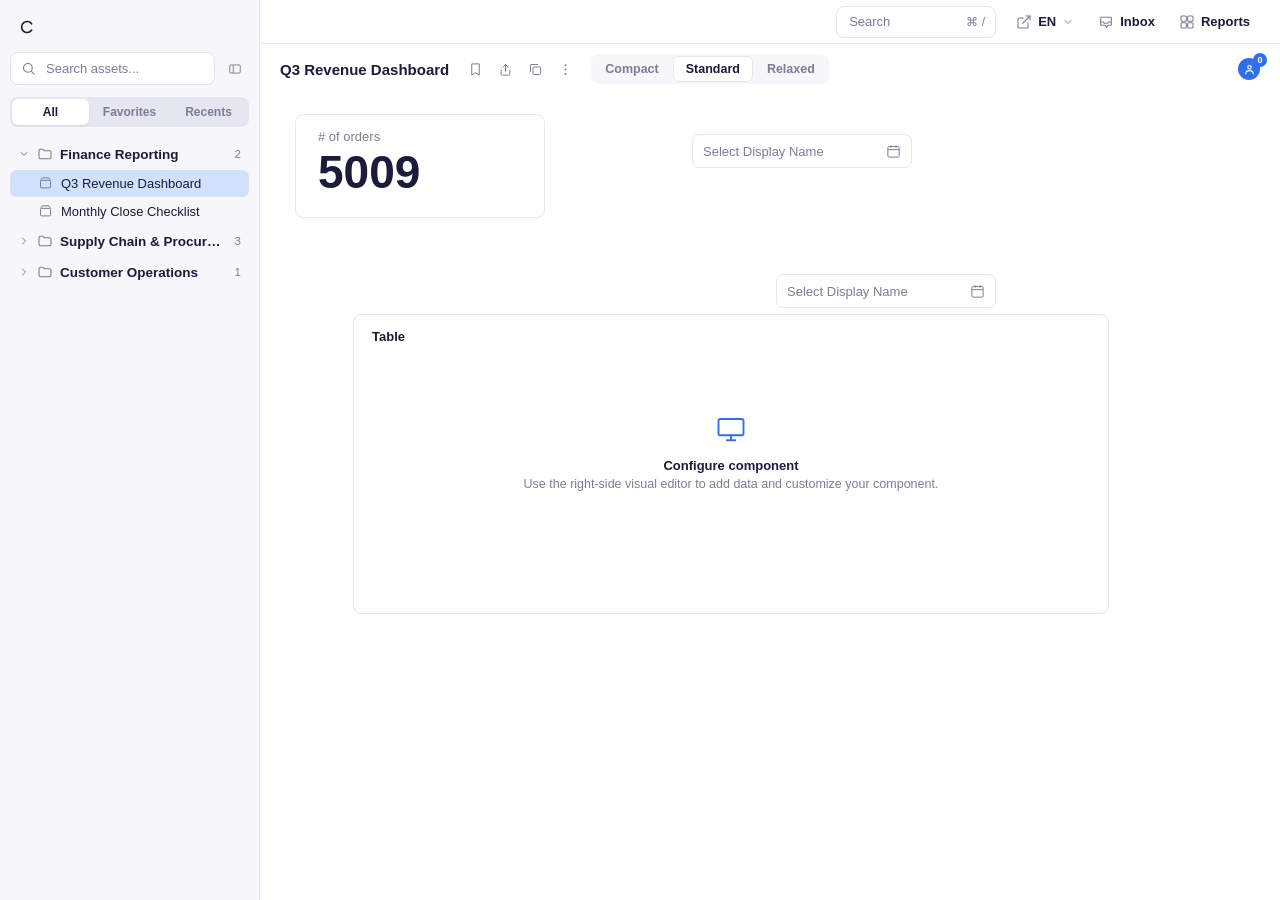
==== commit 71419f40: "Add tabbed navigation (All/Favorites/Recents) to asset view sidebar Fixes folder expand/collapse, mo" ====
--- a/asset-view.html
+++ b/asset-view.html
@@ -12,6 +12,14 @@
 
   <aside class="av-nav-sidebar" id="av-nav-sidebar">
 
+    <a class="av-nav-brand" href="apps.html" title="Home" data-tooltip="Home">
+      <span class="av-nav-brand-icon-wrap">
+        <svg class="av-nav-brand-icon" viewBox="0 0 24 24" fill="none" stroke="currentColor" stroke-width="1.8">
+          <path d="M17 8.5a6 6 0 1 0 0 7" stroke-linecap="round"/>
+        </svg>
+      </span>
+    </a>
+
     <div class="av-nav-header">
       <div class="av-nav-search-box" id="av-nav-search-box" data-tooltip="Search assets">
         <svg viewBox="0 0 24 24" fill="none" stroke="currentColor" stroke-width="1.8" stroke-linecap="round"><circle cx="11" cy="11" r="7"/><line x1="21" y1="21" x2="16.65" y2="16.65"/></svg>
@@ -22,7 +30,13 @@
       </button>
     </div>
 
-    <nav class="av-nav-tree" id="av-nav-tree">
+    <div class="av-nav-tabs">
+      <button class="av-nav-tab active" data-tab="all">All</button>
+      <button class="av-nav-tab" data-tab="favorites">Favorites</button>
+      <button class="av-nav-tab" data-tab="recents">Recents</button>
+    </div>
+
+    <nav class="av-nav-tree" id="av-nav-tree" data-tab-panel="all">
 
       <div class="av-nav-folder" data-folder-id="finance" data-tooltip="Finance Reporting">
         <svg class="av-nav-folder-chevron" viewBox="0 0 24 24" fill="none" stroke="currentColor" stroke-width="2" stroke-linecap="round" stroke-linejoin="round"><path d="M9 6l6 6-6 6"/></svg>
@@ -71,16 +85,55 @@
 
     </nav>
 
+    <nav class="av-nav-tree av-nav-panel-hidden" data-tab-panel="favorites">
+
+      <div class="av-nav-folder" data-folder-id="fav-finance" data-tooltip="Finance Reporting">
+        <svg class="av-nav-folder-chevron" viewBox="0 0 24 24" fill="none" stroke="currentColor" stroke-width="2" stroke-linecap="round" stroke-linejoin="round"><path d="M9 6l6 6-6 6"/></svg>
+        <svg class="av-nav-folder-icon" viewBox="0 0 24 24" fill="none" stroke="currentColor" stroke-width="1.6" stroke-linejoin="round"><path d="M3 7a2 2 0 0 1 2-2h4l2 2h8a2 2 0 0 1 2 2v8a2 2 0 0 1-2 2H5a2 2 0 0 1-2-2V7z"/></svg>
+        <span class="av-nav-folder-name">Finance Reporting</span>
+        <span class="av-nav-folder-count">1</span>
+      </div>
+      <div class="av-nav-asset active" data-folder="fav-finance" data-asset-name="Q3 Revenue Dashboard">
+        <svg viewBox="0 0 24 24" fill="none" stroke="currentColor" stroke-width="1.6" stroke-linejoin="round"><rect x="4" y="7" width="16" height="12" rx="1.5"/><path d="M4 7l3-4h10l3 4"/></svg>
+        <span>Q3 Revenue Dashboard</span>
+      </div>
+
+      <div class="av-nav-folder" data-folder-id="fav-supply-chain" data-tooltip="Supply Chain &amp; Procurement">
+        <svg class="av-nav-folder-chevron" viewBox="0 0 24 24" fill="none" stroke="currentColor" stroke-width="2" stroke-linecap="round" stroke-linejoin="round"><path d="M9 6l6 6-6 6"/></svg>
+        <svg class="av-nav-folder-icon" viewBox="0 0 24 24" fill="none" stroke="currentColor" stroke-width="1.6" stroke-linejoin="round"><path d="M3 7a2 2 0 0 1 2-2h4l2 2h8a2 2 0 0 1 2 2v8a2 2 0 0 1-2 2H5a2 2 0 0 1-2-2V7z"/></svg>
+        <span class="av-nav-folder-name">Supply Chain &amp; Procurement</span>
+        <span class="av-nav-folder-count">1</span>
+      </div>
+      <div class="av-nav-asset" data-folder="fav-supply-chain" data-asset-name="Supply Chain KPIs">
+        <svg viewBox="0 0 24 24" fill="none" stroke="currentColor" stroke-width="1.6" stroke-linejoin="round"><rect x="4" y="7" width="16" height="12" rx="1.5"/><path d="M4 7l3-4h10l3 4"/></svg>
+        <span>Supply Chain KPIs</span>
+      </div>
+
+    </nav>
+
+    <div class="av-nav-list av-nav-panel-hidden" data-tab-panel="recents">
+
+      <div class="av-nav-asset av-nav-asset-flat" data-asset-name="Q3 Revenue Dashboard">
+        <svg viewBox="0 0 24 24" fill="none" stroke="currentColor" stroke-width="1.6" stroke-linejoin="round"><rect x="4" y="7" width="16" height="12" rx="1.5"/><path d="M4 7l3-4h10l3 4"/></svg>
+        <span>Q3 Revenue Dashboard</span>
+      </div>
+      <div class="av-nav-asset av-nav-asset-flat" data-asset-name="Order-to-Cash Overview">
+        <svg viewBox="0 0 24 24" fill="none" stroke="currentColor" stroke-width="1.6" stroke-linejoin="round"><rect x="4" y="7" width="16" height="12" rx="1.5"/><path d="M4 7l3-4h10l3 4"/></svg>
+        <span>Order-to-Cash Overview</span>
+      </div>
+      <div class="av-nav-asset av-nav-asset-flat" data-asset-name="Supply Chain KPIs">
+        <svg viewBox="0 0 24 24" fill="none" stroke="currentColor" stroke-width="1.6" stroke-linejoin="round"><rect x="4" y="7" width="16" height="12" rx="1.5"/><path d="M4 7l3-4h10l3 4"/></svg>
+        <span>Supply Chain KPIs</span>
+      </div>
+
+    </div>
+
   </aside>
 
   <div class="av-page">
 
   <header class="av-topbar">
-    <div class="av-topbar-left">
-      <a class="av-home-btn" href="apps.html" title="Home">
-        <svg viewBox="0 0 24 24" fill="none" stroke="currentColor" stroke-width="1.8" stroke-linecap="round" stroke-linejoin="round"><path d="M4 11l8-7 8 7"/><path d="M6 10v9a1 1 0 0 0 1 1h4v-6h2v6h4a1 1 0 0 0 1-1v-9"/></svg>
-      </a>
-    </div>
+    <div class="av-topbar-left"></div>
     <div class="av-topbar-right">
       <div class="header-search-box">
         <input type="text" placeholder="Search" />
@@ -197,11 +250,15 @@
   });
 
   // ---- Folder expand/collapse (mirrors apps.html behavior) ----
+  // Note: .av-nav-asset/.av-nav-folder set an explicit `display: flex` in CSS, which
+  // (being an author-stylesheet rule) overrides the browser's default `[hidden]` styling.
+  // So visibility here is toggled via inline `style.display`, not the `hidden` attribute.
   function setFolderExpanded(folderRow, expand) {
     folderRow.classList.toggle('expanded', expand);
     const folderId = folderRow.dataset.folderId;
     document.querySelectorAll(`.av-nav-asset[data-folder="${folderId}"]`).forEach((row) => {
-      row.hidden = !(expand && row.dataset.searchMatch !== 'false');
+      const visible = expand && row.dataset.searchMatch !== 'false';
+      row.style.display = visible ? 'flex' : 'none';
     });
   }
 
@@ -218,23 +275,37 @@
     });
   });
 
-  // The asset that's open by default lives in "finance" — start with that folder expanded.
-  const defaultFolder = document.querySelector('.av-nav-folder[data-folder-id="finance"]');
-  defaultFolder.dataset.manualExpanded = 'true';
-  setFolderExpanded(defaultFolder, true);
+  // The asset that's open by default lives in "finance" (and its Favorites counterpart,
+  // "fav-finance") — start with those folders expanded so the active asset is visible.
+  ['finance', 'fav-finance'].forEach((folderId) => {
+    const defaultFolder = document.querySelector(`.av-nav-folder[data-folder-id="${folderId}"]`);
+    defaultFolder.dataset.manualExpanded = 'true';
+    setFolderExpanded(defaultFolder, true);
+  });
 
   const assetTitle = document.getElementById('av-asset-title');
 
   assetRows.forEach((row) => {
     row.addEventListener('click', () => {
-      assetRows.forEach((r) => r.classList.remove('active'));
-      row.classList.add('active');
-      assetTitle.textContent = row.dataset.assetName;
-      document.title = `${row.dataset.assetName} — Apps`;
-    });
-  });
+      // The same asset can appear in multiple places (Favorites, Recently Opened,
+      // and its package folder) — keep all of them highlighted together.
+      const name = row.dataset.assetName;
+      assetRows.forEach((r) => r.classList.toggle('active', r.dataset.assetName === name));
+      assetTitle.textContent = name;
+      document.title = `${name} — Apps`;
+    });
+  });
+
+  // Sync the initial active state across any duplicate entries (Favorites/Recently Opened).
+  const initialActive = document.querySelector('.av-nav-asset.active');
+  if (initialActive) {
+    const initialName = initialActive.dataset.assetName;
+    assetRows.forEach((r) => r.classList.toggle('active', r.dataset.assetName === initialName));
+  }
 
   // ---- Search: filter folders/assets by name, auto-expanding matches ----
+  const flatAssetRows = document.querySelectorAll('.av-nav-asset-flat');
+
   navSearchInput.addEventListener('input', () => {
     const query = navSearchInput.value.trim().toLowerCase();
 
@@ -251,13 +322,33 @@
       });
 
       if (query === '') {
-        folderRow.hidden = false;
+        folderRow.style.display = '';
         setFolderExpanded(folderRow, folderRow.dataset.manualExpanded === 'true');
       } else {
-        folderRow.hidden = !anyMatch;
+        folderRow.style.display = anyMatch ? '' : 'none';
         setFolderExpanded(folderRow, anyMatch);
       }
     });
+
+    // Recents is a flat list (no folders to auto-expand) — just filter by name directly.
+    flatAssetRows.forEach((row) => {
+      const matches = query === '' || row.dataset.assetName.toLowerCase().includes(query);
+      row.style.display = matches ? 'flex' : 'none';
+    });
+  });
+
+  // ---- Tabs: All / Favorites / Recents ----
+  const navTabs = document.querySelectorAll('.av-nav-tab');
+  const navPanels = document.querySelectorAll('[data-tab-panel]');
+
+  navTabs.forEach((tab) => {
+    tab.addEventListener('click', () => {
+      navTabs.forEach((t) => t.classList.toggle('active', t === tab));
+      const target = tab.dataset.tab;
+      navPanels.forEach((panel) => {
+        panel.classList.toggle('av-nav-panel-hidden', panel.dataset.tabPanel !== target);
+      });
+    });
   });
 </script>
 
--- a/styles.css
+++ b/styles.css
@@ -1858,12 +1858,46 @@
   width: 56px;
 }
 
+.av-nav-brand {
+  flex-shrink: 0;
+  display: flex;
+  align-items: center;
+  padding: 12px 12px 2px 12px;
+  cursor: pointer;
+}
+
+.av-nav-sidebar.collapsed .av-nav-brand {
+  justify-content: center;
+  padding: 12px 8px 2px 8px;
+}
+
+.av-nav-brand-icon-wrap {
+  width: 30px;
+  height: 30px;
+  border-radius: 8px;
+  display: flex;
+  align-items: center;
+  justify-content: center;
+  flex-shrink: 0;
+}
+
+.av-nav-brand:hover .av-nav-brand-icon-wrap {
+  background: var(--hover-bg);
+}
+
+.av-nav-brand-icon {
+  width: 22px;
+  height: 22px;
+  color: var(--text-primary);
+  flex-shrink: 0;
+}
+
 .av-nav-header {
   flex-shrink: 0;
   display: flex;
   align-items: center;
   gap: 6px;
-  padding: 12px 10px 10px 10px;
+  padding: 8px 10px 10px 10px;
 }
 
 .av-nav-sidebar.collapsed .av-nav-header {
@@ -1883,7 +1917,7 @@
 }
 
 .av-nav-sidebar.collapsed .av-nav-search-box {
-  flex: 0;
+  flex: 0 0 auto;
   border-color: transparent;
   background: transparent;
   padding: 8px;
@@ -1940,11 +1974,70 @@
   height: 16px;
 }
 
-.av-nav-sidebar.collapsed .av-nav-collapse-btn {
+/* ---------- Tabs: All / Favorites / Recents ---------- */
+
+.av-nav-tabs {
+  flex-shrink: 0;
+  display: flex;
+  align-items: center;
+  gap: 2px;
+  background: var(--border-color);
+  border-radius: 8px;
+  padding: 2px;
+  margin: 2px 10px 10px 10px;
+}
+
+.av-nav-sidebar.collapsed .av-nav-tabs {
   display: none;
 }
 
+.av-nav-tab {
+  flex: 1;
+  border: none;
+  background: transparent;
+  border-radius: 6px;
+  padding: 6px 4px;
+  font-family: var(--font);
+  font-size: 12px;
+  font-weight: 600;
+  color: var(--text-secondary);
+  cursor: pointer;
+}
+
+.av-nav-tab:hover {
+  color: var(--text-primary);
+}
+
+.av-nav-tab.active {
+  background: #ffffff;
+  color: var(--text-primary);
+  box-shadow: 0 1px 2px rgba(20, 20, 50, 0.08);
+}
+
+/* Panels: only the active tab's panel is shown. Collapsed sidebar always shows "All"
+   regardless of the active tab (Favorites/Recents don't make sense as an icon-only rail). */
+.av-nav-panel-hidden {
+  display: none !important;
+}
+
+.av-nav-sidebar.collapsed [data-tab-panel] {
+  display: none !important;
+}
+
+.av-nav-sidebar.collapsed [data-tab-panel="all"] {
+  display: flex !important;
+}
+
 .av-nav-tree {
+  flex: 1;
+  overflow-y: auto;
+  padding: 2px 10px 12px 10px;
+  display: flex;
+  flex-direction: column;
+  gap: 1px;
+}
+
+.av-nav-list {
   flex: 1;
   overflow-y: auto;
   padding: 2px 10px 12px 10px;
@@ -2010,9 +2103,15 @@
 
 .av-nav-sidebar.collapsed .av-nav-folder-chevron,
 .av-nav-sidebar.collapsed .av-nav-folder-name,
-.av-nav-sidebar.collapsed .av-nav-folder-count,
+.av-nav-sidebar.collapsed .av-nav-folder-count {
+  display: none;
+}
+
+/* !important: overrides the inline display:flex/none that the expand/collapse
+   and search JS sets directly on .av-nav-asset rows, so collapsing the whole
+   sidebar always hides asset rows regardless of a folder's expanded state. */
 .av-nav-sidebar.collapsed .av-nav-asset {
-  display: none;
+  display: none !important;
 }
 
 .av-nav-asset {
@@ -2029,6 +2128,11 @@
 
 .av-nav-asset:hover {
   background: var(--hover-bg);
+}
+
+/* Recents is a flat list — no folder to nest under, so drop the indent. */
+.av-nav-asset-flat {
+  padding-left: 8px;
 }
 
 .av-nav-asset.active {
